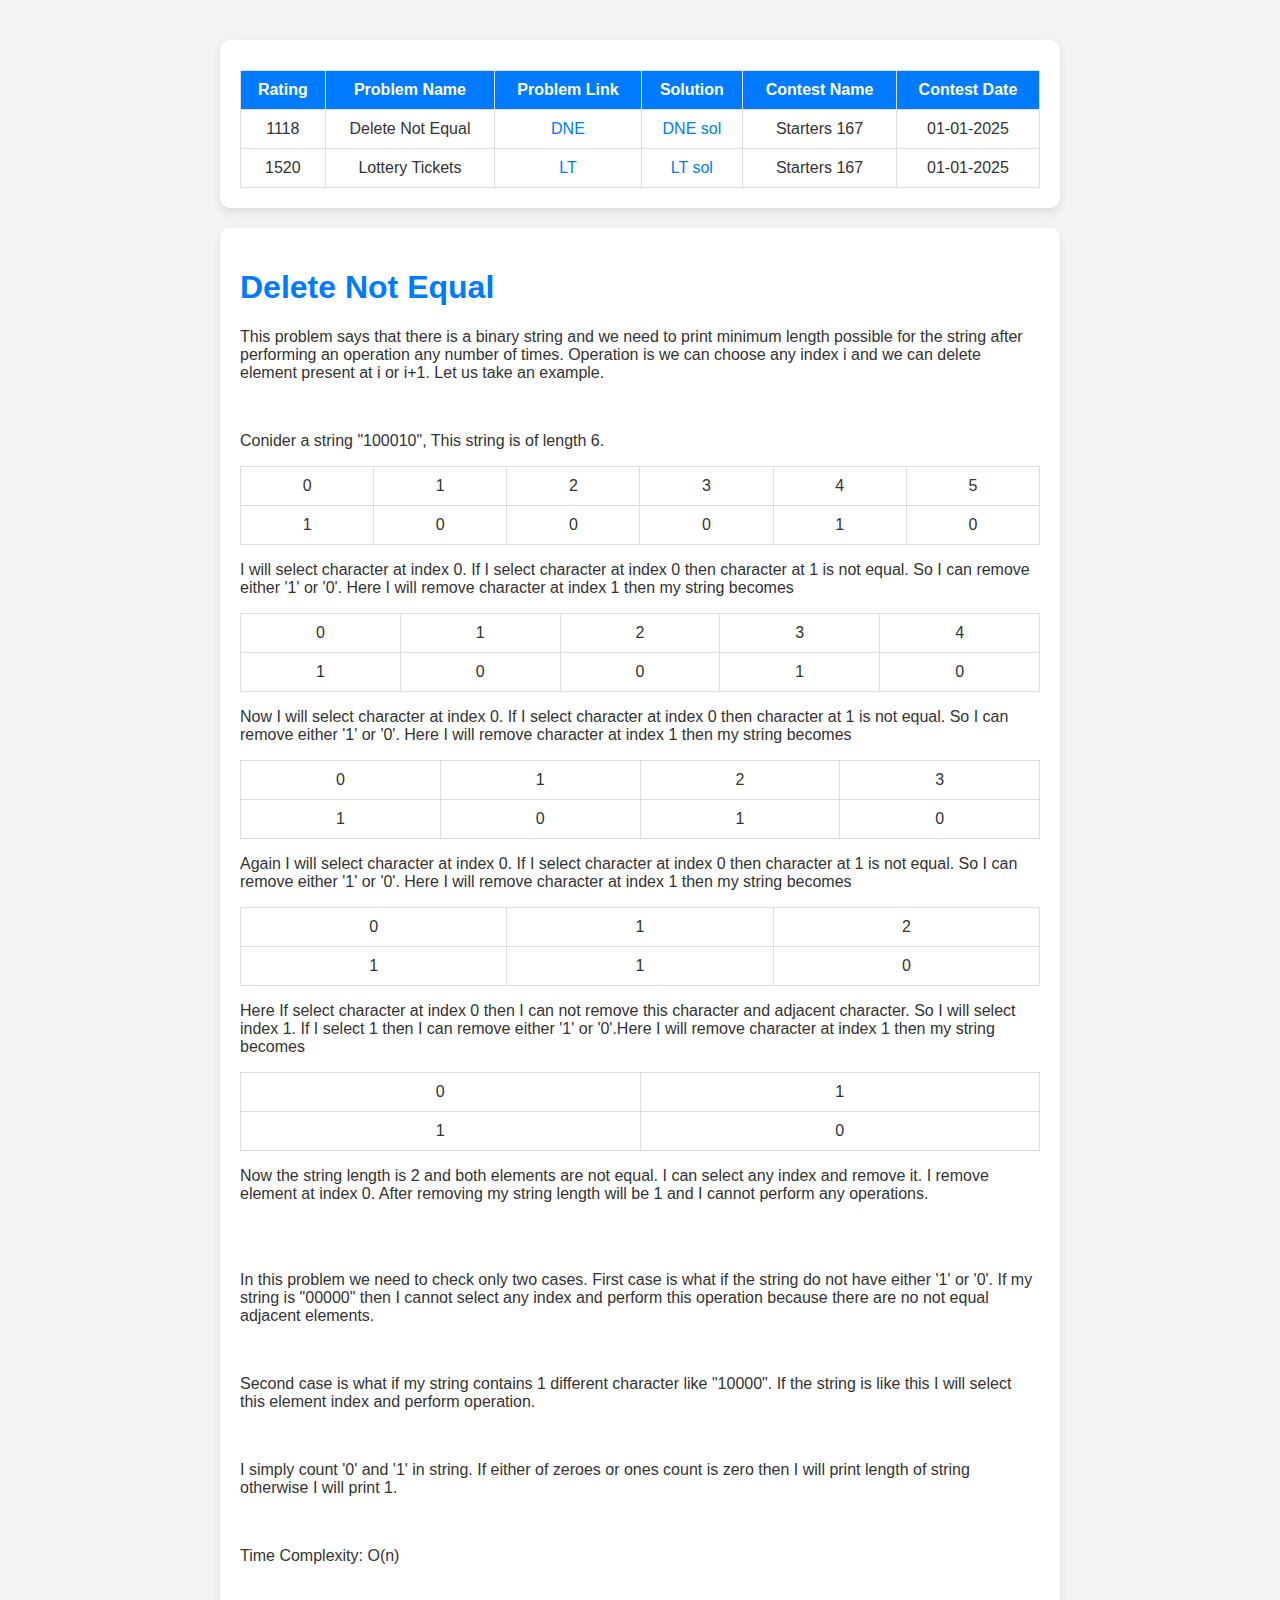
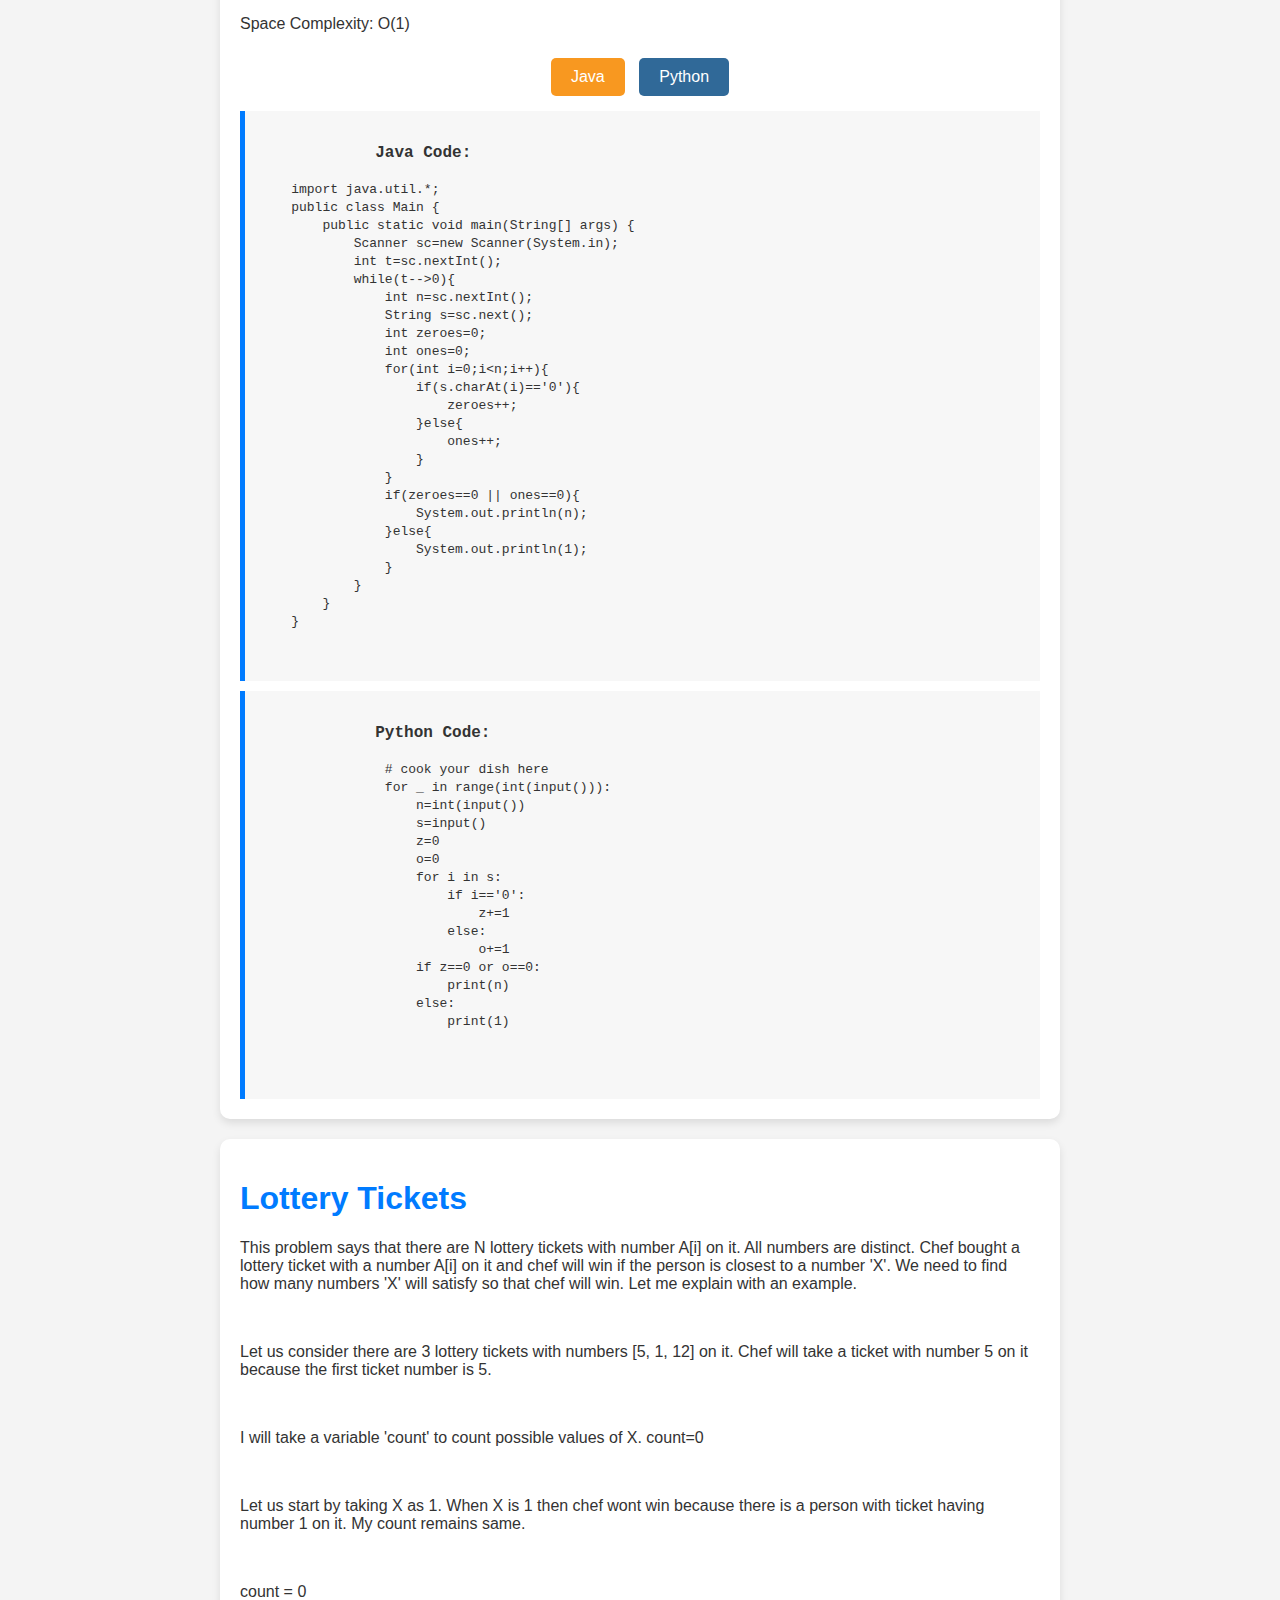
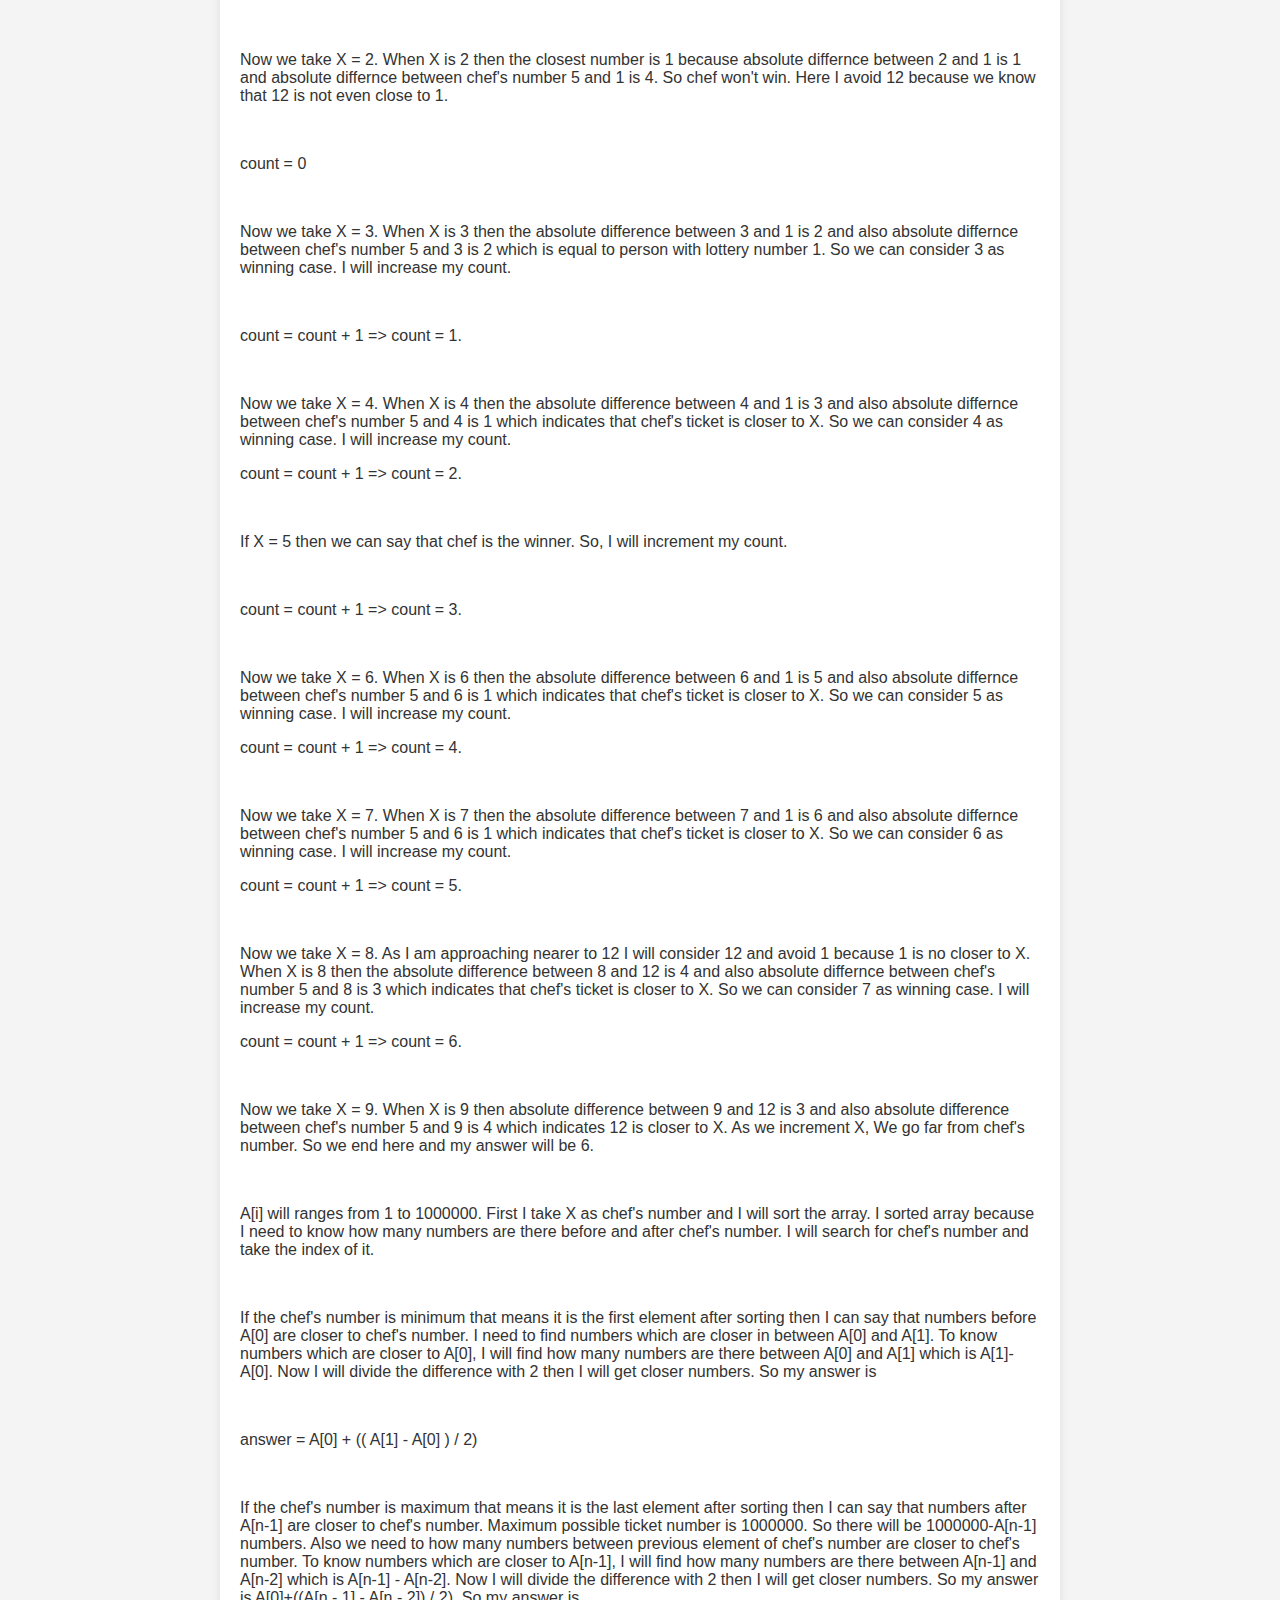
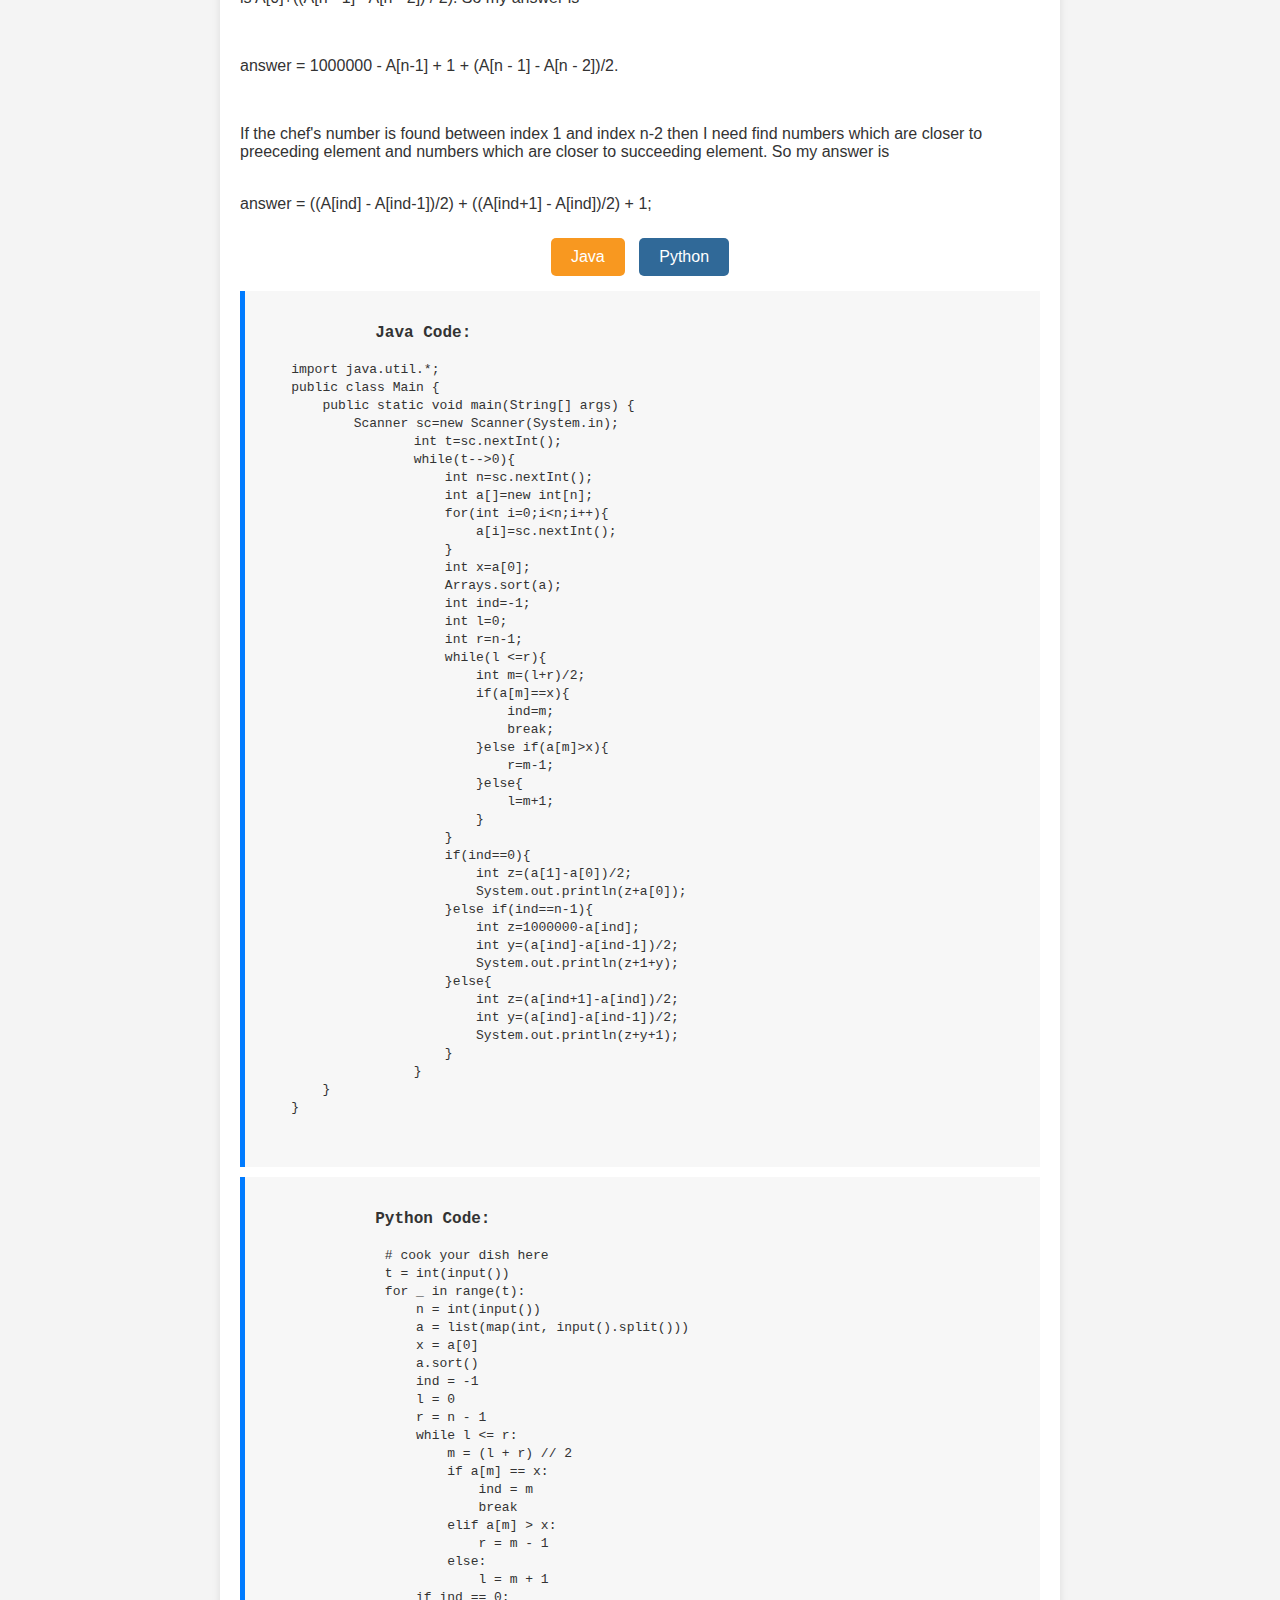
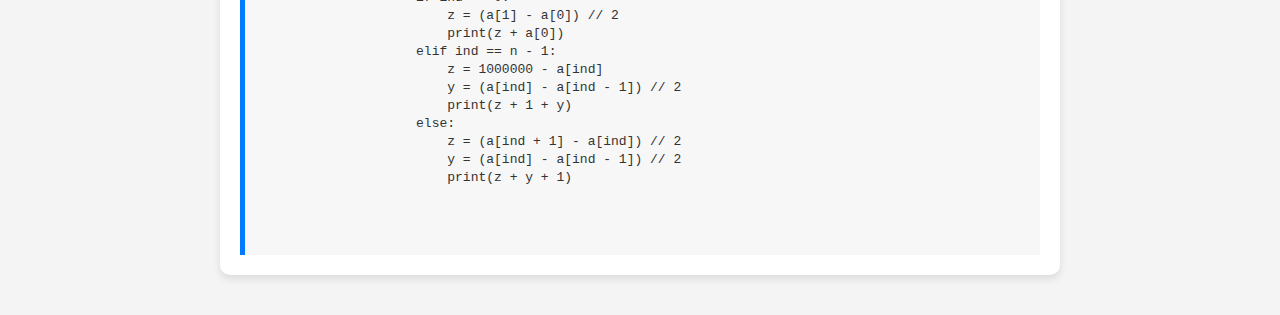
==== codechef.html @ 94a3b42c "Add files via upload" ====
<!DOCTYPE html>
<html lang="en">
<head>
    <meta charset="UTF-8">
    <meta name="viewport" content="width=device-width, initial-scale=1.0">
    <title>Editorials</title>
    <link rel="stylesheet" href="cc.css">
</head>
<body>
    
    <div class="box">
        <table>
            <thead>
                <tr>
                    <!-- <th>S.No</th> -->
                     <th>Rating</th>
                    <th>Problem Name</th>
                    <th>Problem Link</th>
                    <th>Solution</th>
                    <th>Contest Name</th>
                    <th>Contest Date</th>
                </tr>
            </thead>
            <tbody>
                <tr>
                    <!-- <td>2</td> -->
                     <td>1118</td>
                     <td>Delete Not Equal</td>
                     <td><a href="https://www.codechef.com/problems/DELNQ?tab=statement">DNE</a></td>
                     <td><a href="#DNE">DNE sol</a></td>
                     <td>Starters 167</td>
                     <td>01-01-2025</td>
                    </tr>
                    <tr>
                    <td>1520</td>
                    <td>Lottery Tickets</td>
                    <td><a href="https://www.codechef.com/problems/LOTTERYTICK">LT</a></td>
                    <td><a href="#LT">LT sol</a></td>
                    <td>Starters 167</td>
                    <td>01-01-2025</td>
                </tr>
            </tbody>
        </table>
    </div>
    <article id="DNE">
        <h1>Delete Not Equal</h1>
        <p>This problem says that there is a binary string and we need to print minimum length possible for the string after performing an operation any number of times. Operation is we can choose any index i and we can delete element present at i or i+1. Let us take an example.</p><br>

        <p>Conider a string "100010", This string is of length 6.</p>
        <table>
            <tbody>
                <tr>
                    <td>0</td>
                    <td>1</td>
                    <td>2</td>
                    <td>3</td>
                    <td>4</td>
                    <td>5</td>
            </tr>
                <tr>
                    <td>1</td>
                    <td>0</td>
                    <td>0</td>
                    <td>0</td>
                    <td>1</td>
                    <td>0</td>
            </tr>
            </tbody>
        </table>
        <p>I will select character at index 0. If I select character at index 0 then character at 1 is not equal. So I can remove either '1' or '0'. Here I will remove character at index 1 then my string becomes </p>
        <table>
            <tbody>
                <tr>
                    <td>0</td>
                    <td>1</td>
                    <td>2</td>
                    <td>3</td>
                    <td>4</td>
            </tr>
                <tr>
                    <td>1</td>
                    
                    <td>0</td>
                    <td>0</td>
                    <td>1</td>
                    <td>0</td>
            </tr>
            </tbody>
        </table>
        <p>Now I will select character at index 0. If I select character at index 0 then character at 1 is not equal. So I can remove either '1' or '0'. Here I will remove character at index 1 then my string becomes</p>
        <table>
            <tbody>
                <tr>
                    <td>0</td>
                    <td>1</td>
                    <td>2</td>
                    <td>3</td>
            </tr>
                <tr>
                    <td>1</td>
                    <td>0</td>
                    <td>1</td>
                    <td>0</td>
            </tr>
            </tbody>
        </table>
        <p>Again I will select character at index 0. If I select character at index 0 then character at 1 is not equal. So I can remove either '1' or '0'. Here I will remove character at index 1 then my string becomes</p>
        <table>
            <tbody>
                <tr>
                    <td>0</td>
                    <td>1</td>
                    <td>2</td>
            </tr>
                <tr>
                    <td>1</td>
                    <td>1</td>
                    <td>0</td>
            </tr>
            </tbody>
        </table>
        <p>Here If select character at index 0 then I can not remove this character and adjacent character. So I will select index 1. If I select 1 then I can remove either '1' or '0'.Here I will remove character at index 1 then my string becomes</p>
        <table>
            <tbody>
                <tr>
                    <td>0</td>
                    <td>1</td>
            </tr>
                <tr>
                    <td>1</td>
                    <td>0</td>
            </tr>
            </tbody>
        </table>
        <p>Now the string length is 2 and both elements are not equal. I can select any index and remove it. I remove element at index 0. After removing my string length will be 1 and I cannot perform any operations.</p><br>
        <br>

        <p>In this problem we need to check only two cases. First case is what if the string do not have either '1' or '0'. If my string is "00000" then I cannot select any index and perform this operation because there are no not equal adjacent elements.</p><br>
        <p>Second case is what if my string contains 1 different character like "10000". If the string is like this I will select this element index and perform operation.</p><br>
        <p>I simply count '0' and '1' in string. If either of zeroes or ones count is zero then I will print length of string otherwise I will print 1.</p><br>
        <p>Time Complexity: O(n)</p><br>
        <p>Space Complexity: O(1)</p>
        <div class="btn-container">
            <button class="btn btn-java" onclick="showCode('java')">Java</button>
            <button class="btn btn-python" onclick="showCode('python')">Python</button>
        </div>
    
        <div id="java-code" class="code-box">
            <strong>Java Code:</strong>
            <code>
    import java.util.*;
    public class Main {
        public static void main(String[] args) {
            Scanner sc=new Scanner(System.in);
            int t=sc.nextInt();
            while(t-->0){
                int n=sc.nextInt();
                String s=sc.next();
                int zeroes=0;
                int ones=0;
                for(int i=0;i&lt;n;i++){
                    if(s.charAt(i)=='0'){
                        zeroes++;
                    }else{
                        ones++;
                    }
                }
                if(zeroes==0 || ones==0){
                    System.out.println(n);
                }else{
                    System.out.println(1);
                }
            }
        }
    }
            </code>
        </div>
    
        <div id="python-code" class="code-box">
            <strong>Python Code:</strong>
            <code>
                # cook your dish here
                for _ in range(int(input())):
                    n=int(input())
                    s=input()
                    z=0
                    o=0
                    for i in s:
                        if i=='0':
                            z+=1
                        else:
                            o+=1
                    if z==0 or o==0:
                        print(n)
                    else:
                        print(1)
                    
            </code>
        </div>
    
        <script src="script.js"></script> <!-- Linking JavaScript -->
    </article>
    <article id="LT">
        <h1>Lottery Tickets</h1>
        <p>This problem says that there are N lottery tickets with number A[i] on it. All numbers are distinct. Chef bought a lottery ticket with a number A[i] on it and chef will win if the person is closest to a number 'X'. We need to find how many numbers 'X' will satisfy so that chef will win. Let me explain with an example.</p> <br>
        <p>Let us consider there are 3 lottery tickets with numbers [5, 1, 12] on it. Chef will take a ticket with number 5 on it because the first ticket number is 5.</p> <br>
        <p>I will take a variable 'count' to count possible values of X. count=0</p><br>
        <p>Let us start by taking X as 1. When X is 1 then chef wont win because there is a person with ticket having number 1 on it. My count remains same.</p><br>
        <p>count = 0</p><br>
        <p>Now we take X = 2. When X is 2 then the closest number is 1 because absolute differnce between 2 and 1 is 1 and absolute differnce between chef's number 5 and 1 is 4. So chef won't win. Here I avoid 12 because we know that 12 is not even close to 1.</p><br>
        <p>count = 0</p><br>
        <p>Now we take X = 3. When X is 3 then the absolute difference between 3 and 1 is 2 and also absolute differnce between chef's number 5 and 3 is 2 which is equal to person with lottery number 1. So we can consider 3 as winning case. I will increase my count.</p><br>
        <p>count = count + 1 => count = 1.</p><br>
        <p>Now we take X = 4. When X is 4 then the absolute difference between 4 and 1 is 3 and also absolute differnce between chef's number 5 and 4 is 1 which indicates that chef's ticket is closer to X. So we can consider 4 as winning case. I will increase my count.</p>
        <p>count = count + 1 => count = 2.</p><br>
        <p>If X = 5 then we can say that chef is the winner. So, I will increment my count.</p><br>
        <p>count = count + 1 => count = 3.</p><br>
        <p>Now we take X = 6. When X is 6 then the absolute difference between 6 and 1 is 5 and also absolute differnce between chef's number 5 and 6 is 1 which indicates that chef's ticket is closer to X. So we can consider 5 as winning case. I will increase my count.</p>
        <p>count = count + 1 => count = 4.</p><br>
        <p>Now we take X = 7. When X is 7 then the absolute difference between 7 and 1 is 6 and also absolute differnce between chef's number 5 and 6 is 1 which indicates that chef's ticket is closer to X. So we can consider 6 as winning case. I will increase my count.</p>
        <p>count = count + 1 => count = 5.</p><br>
        <p>Now we take X = 8. As I am approaching nearer to 12 I will consider 12 and avoid 1 because 1 is no closer to X. When X is 8 then the absolute difference between 8 and 12 is 4 and also absolute differnce between chef's number 5 and 8 is 3 which indicates that chef's ticket is closer to X. So we can consider 7 as winning case. I will increase my count.</p>
        <p>count = count + 1 => count = 6.</p><br>
        <p>Now we take X = 9. When X is 9 then absolute difference between 9 and 12 is 3 and also absolute difference between chef's number 5 and 9 is 4 which indicates 12 is closer to X. As we increment X, We go far from chef's number. So we end here and my answer will be 6.</p><br>
        <p>A[i] will ranges from 1 to 1000000. First I take X as chef's number and I will sort the array. I sorted array because I need to know how many numbers are there before and after chef's number. I will search for chef's number and take the index of it.</p> <br>
        <p>If the chef's number is minimum that means it is the first element after sorting then I can say that numbers before A[0] are closer to chef's number. I need to find numbers which are closer in between A[0] and A[1]. To know numbers which are closer to A[0], I will find how many numbers are there between A[0] and A[1] which is A[1]-A[0]. Now I will divide the difference with 2 then I will get closer numbers. So my answer is</p><br>
        <p>answer = A[0] + (( A[1] - A[0] ) / 2)</p><br>
        <p>If the chef's number is maximum that means it is the last element after sorting then I can say that numbers after A[n-1] are closer to chef's number. Maximum possible ticket number is 1000000. So there will be 1000000-A[n-1] numbers. Also we need to how many numbers between previous element of chef's number are closer to chef's number. To know numbers which are closer to A[n-1], I will find how many numbers are there between A[n-1] and A[n-2] which is A[n-1] - A[n-2]. Now I will divide the difference with 2 then I will get closer numbers. So my answer is A[0]+((A[n - 1] - A[n - 2]) / 2). So my answer is</p><br>
        <p>answer = 1000000 - A[n-1] + 1 + (A[n - 1] - A[n - 2])/2.</p><br>
        <p>If the chef's number is found between index 1 and index n-2 then I need find numbers which are closer to preeceding element and numbers which are closer to succeeding element. So my answer is</p><br>
        answer = ((A[ind] - A[ind-1])/2) + ((A[ind+1] - A[ind])/2) + 1;

        <div class="btn-container">
            <button class="btn btn-java" onclick="showCode('java')">Java</button>
            <button class="btn btn-python" onclick="showCode('python')">Python</button>
        </div>
    
        <div id="java-code" class="code-box">
            <strong>Java Code:</strong>
            <code>
    import java.util.*;
    public class Main {
        public static void main(String[] args) {
            Scanner sc=new Scanner(System.in);
		int t=sc.nextInt();
		while(t-->0){
		    int n=sc.nextInt();
		    int a[]=new int[n];
		    for(int i=0;i&lt;n;i++){
		        a[i]=sc.nextInt();
		    }
		    int x=a[0];
		    Arrays.sort(a);
		    int ind=-1;
		    int l=0;
		    int r=n-1;
		    while(l &lt;=r){
		        int m=(l+r)/2;
		        if(a[m]==x){
		            ind=m;
		            break;
		        }else if(a[m]>x){
		            r=m-1;
		        }else{
		            l=m+1;
		        }
		    }
		    if(ind==0){
		        int z=(a[1]-a[0])/2;
		        System.out.println(z+a[0]);
		    }else if(ind==n-1){
		        int z=1000000-a[ind];
		        int y=(a[ind]-a[ind-1])/2;
		        System.out.println(z+1+y);
		    }else{
		        int z=(a[ind+1]-a[ind])/2;
		        int y=(a[ind]-a[ind-1])/2;
		        System.out.println(z+y+1);
		    }
		}
        }
    }
            </code>
        </div>
    
        <div id="python-code" class="code-box">
            <strong>Python Code:</strong>
            <code>
                # cook your dish here
                t = int(input())
                for _ in range(t):
                    n = int(input())
                    a = list(map(int, input().split()))
                    x = a[0]
                    a.sort()
                    ind = -1
                    l = 0
                    r = n - 1
                    while l <= r:
                        m = (l + r) // 2
                        if a[m] == x:
                            ind = m
                            break
                        elif a[m] > x:
                            r = m - 1
                        else:
                            l = m + 1
                    if ind == 0:
                        z = (a[1] - a[0]) // 2
                        print(z + a[0])
                    elif ind == n - 1:
                        z = 1000000 - a[ind]
                        y = (a[ind] - a[ind - 1]) // 2
                        print(z + 1 + y)
                    else:
                        z = (a[ind + 1] - a[ind]) // 2
                        y = (a[ind] - a[ind - 1]) // 2
                        print(z + y + 1)
                    
            </code>
    </div>
    </article>
</body>
</html>
---- cc.css ----
/* General Styles */
body {
    font-family: 'Poppins', sans-serif;
    background-color: #f4f4f4;
    color: #333;
    margin: 0;
    padding: 20px;
}

/* Main Content Box */
.box {
    background: white;
    padding: 20px;
    border-radius: 10px;
    box-shadow: 0px 4px 8px rgba(0, 0, 0, 0.1);
    margin: 20px auto;
    max-width: 800px;
}

/* Table Styling */
table {
    width: 100%;
    border-collapse: collapse;
    margin-top: 10px;
}
th, td {
    border: 1px solid #ddd;
    padding: 10px;
    text-align: center;
}
th {
    background-color: #007bff;
    color: white;
    font-weight: bold;
}
td a {
    color: #007bff;
    text-decoration: none;
}
td a:hover {
    text-decoration: underline;
}

/* Article Styling */
article {
    background: white;
    padding: 20px;
    border-radius: 10px;
    box-shadow: 0px 4px 8px rgba(0, 0, 0, 0.1);
    margin: 20px auto;
    max-width: 800px;
}
article h1 {
    color: #007bff;
}

/* Button Styling */
.btn-container {
    text-align: center;
    margin-top: 20px;
}
.btn {
    padding: 10px 20px;
    font-size: 16px;
    margin: 5px;
    border: none;
    border-radius: 5px;
    cursor: pointer;
    transition: 0.3s;
}
.btn-java {
    background-color: #f89820;
    color: white;
}
.btn-python {
    background-color: #306998;
    color: white;
}
.btn:hover {
    opacity: 0.8;
}

/* Code Box Styling */
.code-box {
    background: #f7f7f7;
    padding: 15px;
    border-left: 5px solid #007bff;
    font-family: 'Courier New', monospace;
    white-space: pre-wrap;
    overflow-x: auto;
    margin-top: 10px;
}
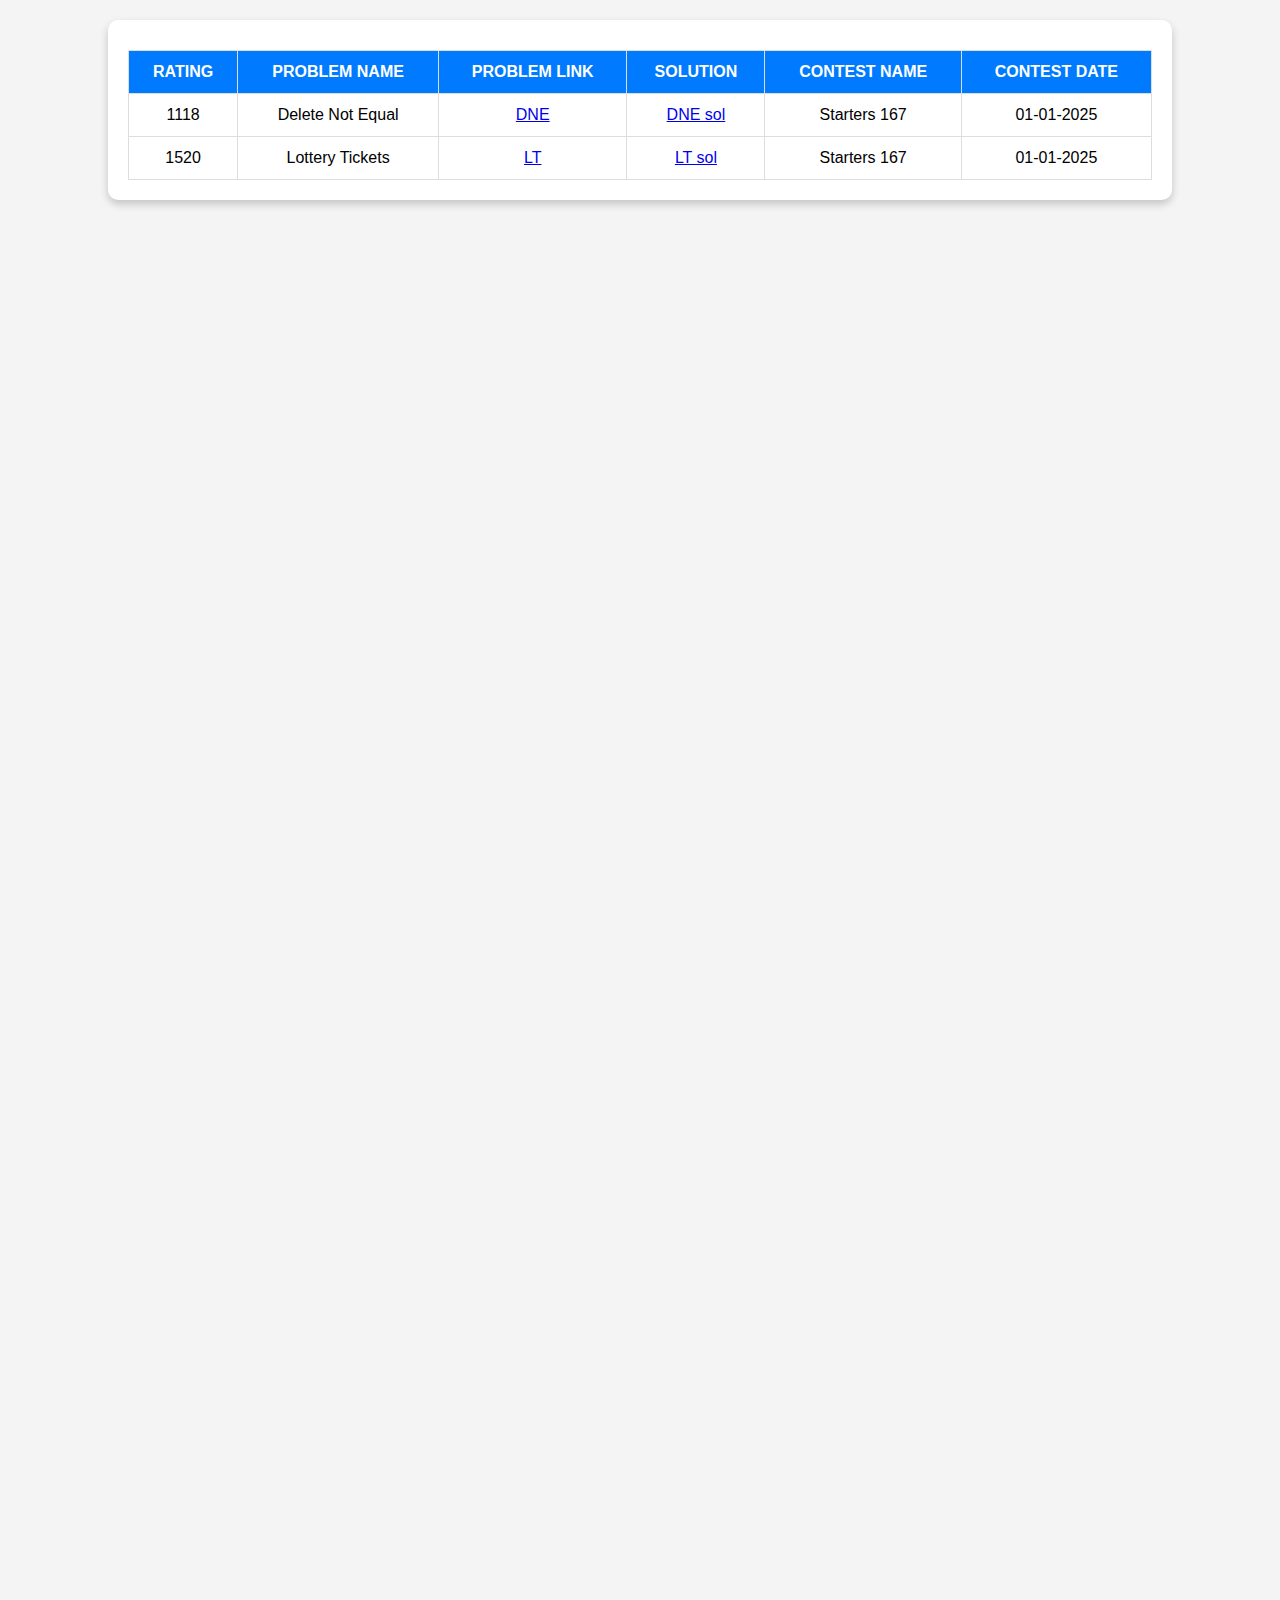
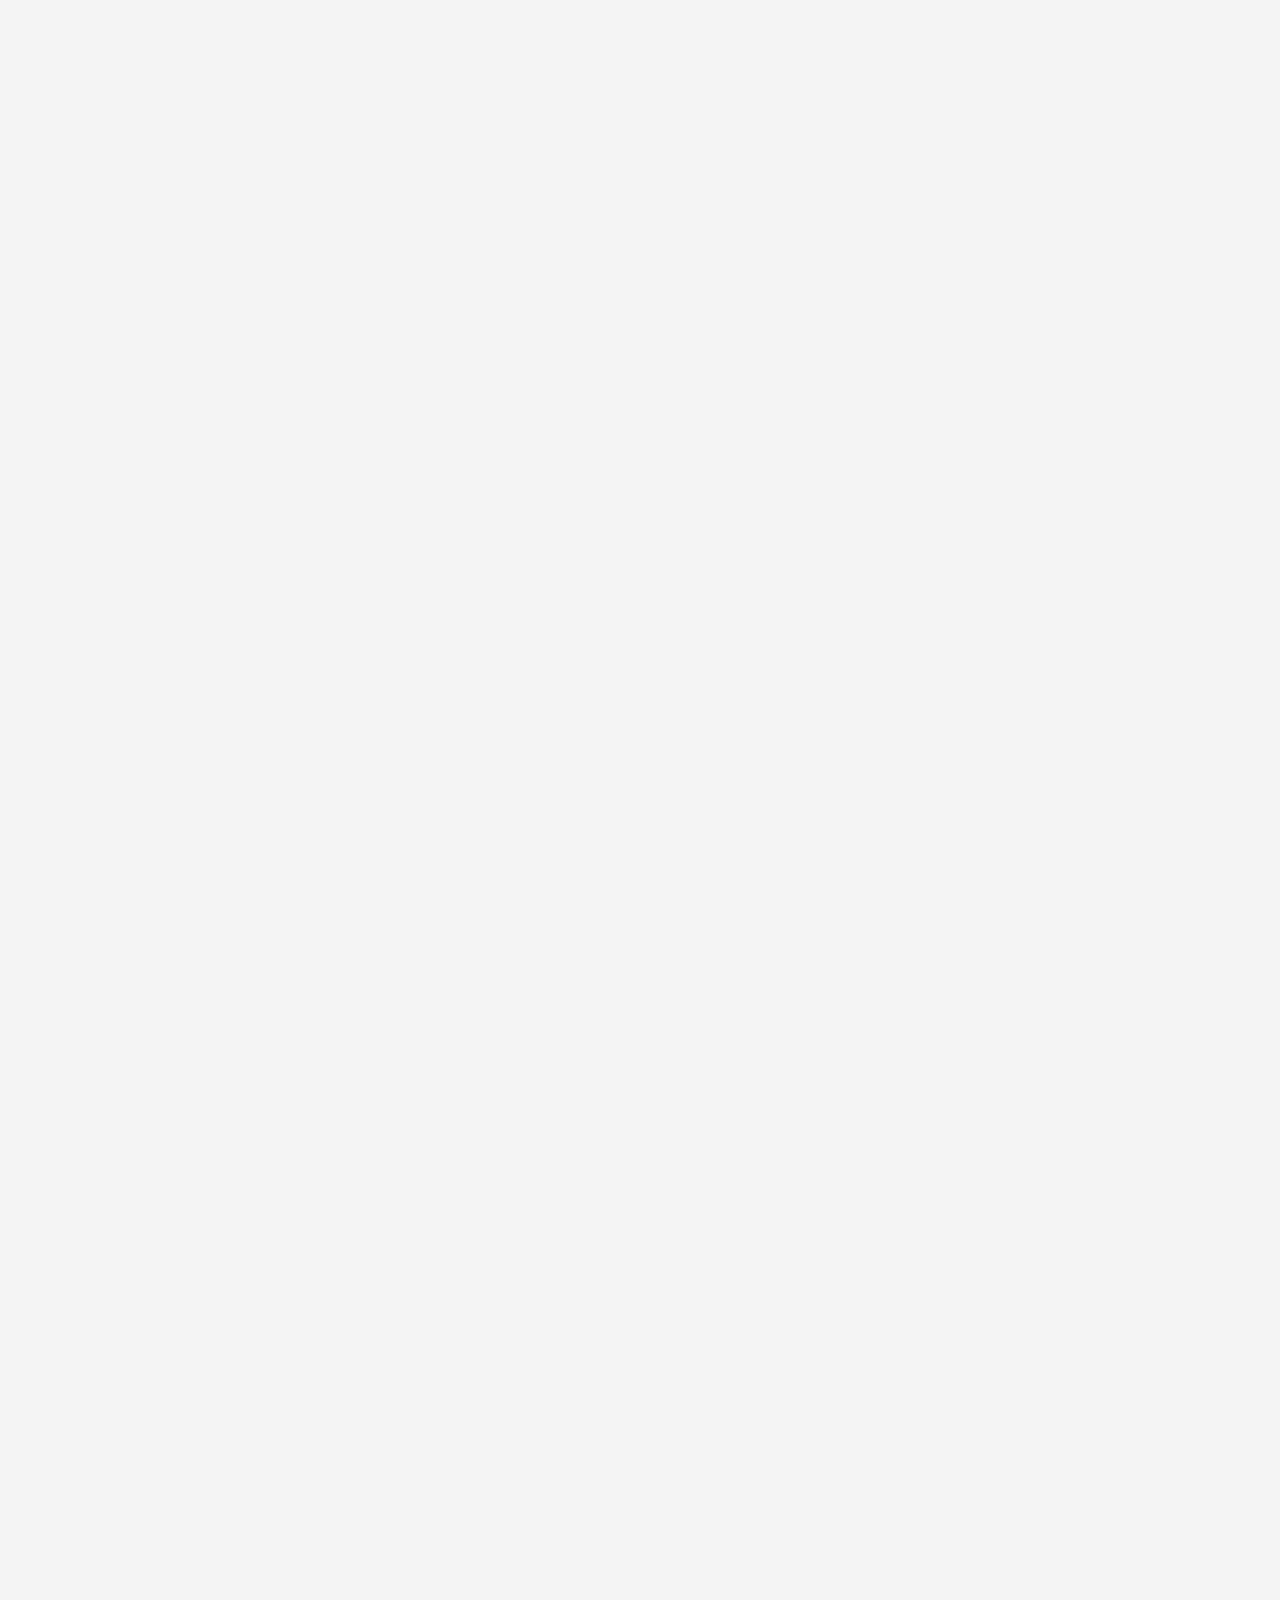
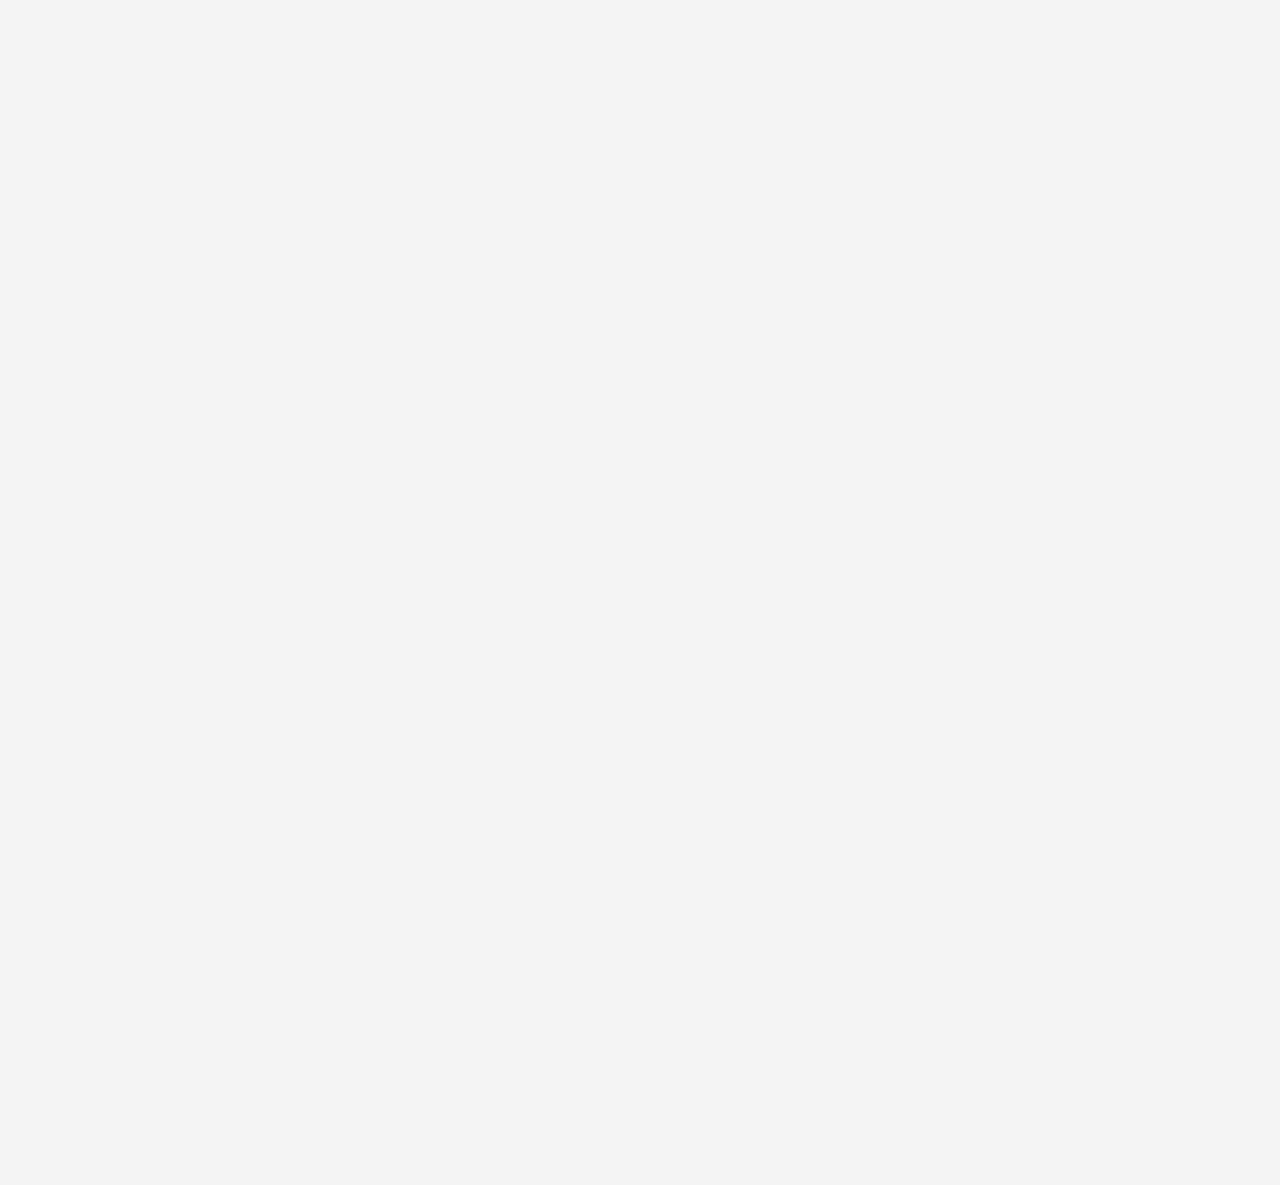
==== commit 49d2c3a6: "New editorial added" ====
--- a/codechef.html
+++ b/codechef.html
@@ -147,6 +147,7 @@
     
         <div id="java-code" class="code-box">
             <strong>Java Code:</strong>
+            <pre>
             <code>
     import java.util.*;
     public class Main {
@@ -174,31 +175,34 @@
         }
     }
             </code>
+        </pre>
         </div>
     
         <div id="python-code" class="code-box">
             <strong>Python Code:</strong>
+            <pre>
             <code>
-                # cook your dish here
-                for _ in range(int(input())):
-                    n=int(input())
-                    s=input()
-                    z=0
-                    o=0
-                    for i in s:
-                        if i=='0':
-                            z+=1
-                        else:
-                            o+=1
-                    if z==0 or o==0:
-                        print(n)
-                    else:
-                        print(1)
+
+for _ in range(int(input())):
+    n=int(input())
+    s=input()
+    z=0
+    o=0
+    for i in s:
+        if i=='0':
+            z+=1
+        else:
+            o+=1
+        if z==0 or o==0:
+            print(n)
+        else:
+            print(1)
                     
             </code>
-        </div>
-    
-        <script src="script.js"></script> <!-- Linking JavaScript -->
+        </pre>
+        </div>
+    
+        <script src="cc.js"></script> <!-- Linking JavaScript -->
     </article>
     <article id="LT">
         <h1>Lottery Tickets</h1>
@@ -235,8 +239,9 @@
             <button class="btn btn-python" onclick="showCode('python')">Python</button>
         </div>
     
-        <div id="java-code" class="code-box">
+        <div id="LT-java" class="code-box">
             <strong>Java Code:</strong>
+            <pre>
             <code>
     import java.util.*;
     public class Main {
@@ -281,43 +286,46 @@
         }
     }
             </code>
-        </div>
-    
-        <div id="python-code" class="code-box">
+        </pre>
+        </div>
+    
+        <div id="LT-py" class="code-box">
             <strong>Python Code:</strong>
+            <pre>
             <code>
                 # cook your dish here
-                t = int(input())
-                for _ in range(t):
-                    n = int(input())
-                    a = list(map(int, input().split()))
-                    x = a[0]
-                    a.sort()
-                    ind = -1
-                    l = 0
-                    r = n - 1
-                    while l <= r:
-                        m = (l + r) // 2
-                        if a[m] == x:
-                            ind = m
-                            break
-                        elif a[m] > x:
-                            r = m - 1
-                        else:
-                            l = m + 1
-                    if ind == 0:
-                        z = (a[1] - a[0]) // 2
-                        print(z + a[0])
-                    elif ind == n - 1:
-                        z = 1000000 - a[ind]
-                        y = (a[ind] - a[ind - 1]) // 2
-                        print(z + 1 + y)
-                    else:
-                        z = (a[ind + 1] - a[ind]) // 2
-                        y = (a[ind] - a[ind - 1]) // 2
-                        print(z + y + 1)
+t = int(input())                
+for _ in range(t):
+    n = int(input())
+    a = list(map(int, input().split()))
+    x = a[0]
+    a.sort()
+    ind = -1
+    l = 0
+    r = n - 1
+    while l &lt;= r:
+        m = (l + r) // 2
+        if a[m] == x:
+            ind = m
+            break
+        elif a[m] > x:
+            r = m - 1
+        else:
+            l = m + 1
+    if ind == 0:
+        z = (a[1] - a[0]) // 2
+        print(z + a[0])
+    elif ind == n - 1:
+        z = 1000000 - a[ind]
+        y = (a[ind] - a[ind - 1]) // 2
+        print(z + 1 + y)
+    else:
+        z = (a[ind + 1] - a[ind]) // 2
+        y = (a[ind] - a[ind - 1]) // 2
+    print(z + y + 1)
                     
             </code>
+        </pre>
     </div>
     </article>
 </body>
--- a/cc.css
+++ b/cc.css
@@ -1,92 +1,134 @@
-/* General Styles */
+/* General styles */
 body {
-    font-family: 'Poppins', sans-serif;
+    font-family: Arial, sans-serif;
     background-color: #f4f4f4;
-    color: #333;
     margin: 0;
-    padding: 20px;
+    padding: 0;
+    text-align: center;
 }
 
-/* Main Content Box */
+/* Box container */
 .box {
+    width: 80%;
+    margin: 20px auto;
     background: white;
     padding: 20px;
     border-radius: 10px;
-    box-shadow: 0px 4px 8px rgba(0, 0, 0, 0.1);
-    margin: 20px auto;
-    max-width: 800px;
+    box-shadow: 0px 4px 8px rgba(0, 0, 0, 0.2);
 }
 
-/* Table Styling */
+/* Table styling */
 table {
     width: 100%;
     border-collapse: collapse;
     margin-top: 10px;
 }
+
 th, td {
     border: 1px solid #ddd;
-    padding: 10px;
+    padding: 12px;
     text-align: center;
 }
+
 th {
-    background-color: #007bff;
+    background-color: #007BFF;
     color: white;
+    text-transform: uppercase;
+}
+
+/* Hover effect on rows */
+tbody tr:hover {
+    background-color: #f1f1f1;
+    cursor: pointer;
+}
+
+/* Highlight selected row */
+.highlight {
+    background-color: #ffcc00 !important;
     font-weight: bold;
 }
-td a {
-    color: #007bff;
-    text-decoration: none;
-}
-td a:hover {
-    text-decoration: underline;
+
+/* Styling for the solution article */
+article {
+    width: 80%;
+    margin: 30px auto;
+    padding: 20px;
+    background: #ffffff;
+    border-left: 5px solid #007BFF;
+    border-radius: 8px;
+    box-shadow: 0px 4px 8px rgba(0, 0, 0, 0.15);
+    text-align: left;
+    transition: transform 0.2s ease-in-out;
 }
 
-/* Article Styling */
-article {
-    background: white;
-    padding: 20px;
-    border-radius: 10px;
-    box-shadow: 0px 4px 8px rgba(0, 0, 0, 0.1);
-    margin: 20px auto;
-    max-width: 800px;
-}
-article h1 {
-    color: #007bff;
+article:hover {
+    transform: scale(1.02);
 }
 
-/* Button Styling */
+article h1 {
+    color: #007BFF;
+    font-size: 22px;
+    margin-bottom: 10px;
+    border-bottom: 2px solid #007BFF;
+    padding-bottom: 5px;
+}
+
+article p {
+    font-size: 16px;
+    line-height: 1.6;
+    color: #333;
+    text-align: justify;
+}
+
+/* Add a smooth fade-in effect */
+article {
+    opacity: 0;
+    animation: fadeIn 0.6s ease-in forwards;
+}
+
+@keyframes fadeIn {
+    from {
+        opacity: 0;
+        transform: translateY(10px);
+    }
+    to {
+        opacity: 1;
+        transform: translateY(0);
+    }
+}
 .btn-container {
-    text-align: center;
-    margin-top: 20px;
+    margin-top: 10px;
 }
+
 .btn {
-    padding: 10px 20px;
+    padding: 8px 12px;
+    border: none;
+    cursor: pointer;
     font-size: 16px;
-    margin: 5px;
-    border: none;
+    margin-right: 5px;
     border-radius: 5px;
-    cursor: pointer;
-    transition: 0.3s;
 }
+
 .btn-java {
     background-color: #f89820;
     color: white;
 }
+
 .btn-python {
-    background-color: #306998;
+    background-color: #3776ab;
     color: white;
 }
+
 .btn:hover {
     opacity: 0.8;
 }
 
-/* Code Box Styling */
 .code-box {
-    background: #f7f7f7;
-    padding: 15px;
-    border-left: 5px solid #007bff;
-    font-family: 'Courier New', monospace;
-    white-space: pre-wrap;
-    overflow-x: auto;
+    display: none;
+    background-color: #f4f4f4;
+    padding: 10px;
+    border-left: 4px solid #333;
     margin-top: 10px;
+    border-radius: 5px;
+    font-family: monospace;
 }
